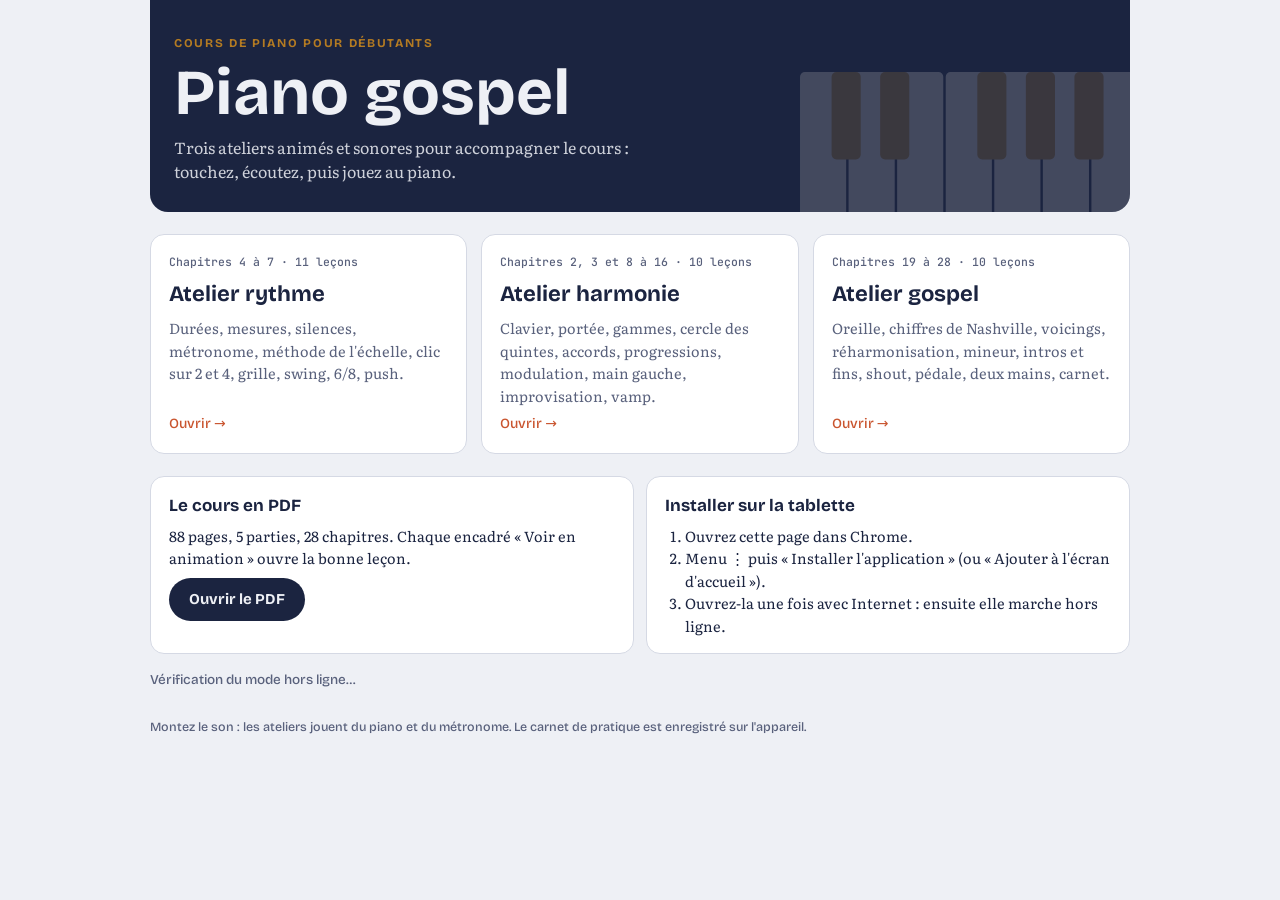
==== index.html @ 8a5437c1 "Application Piano gospel : accueil, trois ateliers hors ligne et cours PDF Co-Authored-By: Claude Op" ====
<!doctype html>
<html lang="fr">
<head>
<meta charset="utf-8">
<meta name="viewport" content="width=device-width, initial-scale=1, viewport-fit=cover">
<title>Piano gospel</title>
<meta name="description" content="Cours de piano gospel pour débutants : ateliers animés et sonores.">
<meta name="theme-color" content="#1B2440">
<link rel="manifest" href="manifest.webmanifest">
<link rel="icon" href="icons/icon-192.png" type="image/png">
<link rel="apple-touch-icon" href="icons/apple-touch-icon.png">
<meta name="mobile-web-app-capable" content="yes">
<meta name="apple-mobile-web-app-capable" content="yes">
<meta name="apple-mobile-web-app-title" content="Piano gospel">
<link rel="stylesheet" href="fonts/fonts.css">

<style>*{box-sizing:border-box}html{-webkit-text-size-adjust:100%}
:root{padding-top:env(safe-area-inset-top,0px);padding-bottom:env(safe-area-inset-bottom,0px)}
body{margin:0;font-size:14px}img{max-width:100%}[hidden]{display:none!important}
.appbar{display:flex;align-items:center;gap:10px;padding-block:12px 0;font-family:var(--f-display);font-size:14px}
.appbar a{color:var(--ink);text-decoration:none;border:1.5px solid var(--line);border-radius:999px;padding:6px 14px;background:var(--surface)}
.appbar a:focus-visible{outline:2px solid var(--gold);outline-offset:2px}
:root{
  --bg:#EEF0F5; --surface:#FFFFFF; --ink:#1B2440; --muted:#59617C; --line:#D5D9E4; --soft:#E4E7EF;
  --gold:#B47B22; --gold-soft:#F3E3C4; --coral:#C9542E; --coral-soft:#F7DACD; --teal:#2B766F; --teal-soft:#D3EAE6;
  --violet:#5B4B8A; --violet-soft:#E2DCF0; --key:#1B2440;
  --f-display:"Bricolage Grotesque", "Trebuchet MS", system-ui, sans-serif;
  --f-body:"Literata", Georgia, "Times New Roman", serif;
  --f-mono:"JetBrains Mono", ui-monospace, "SFMono-Regular", Menlo, monospace;
}
@media (prefers-color-scheme: dark){:root:not([data-theme="light"]){
  --bg:#0F1320; --surface:#171E30; --ink:#E7EAF3; --muted:#9AA2BC; --line:#2B3452; --soft:#20283D;
  --gold:#E2AB4E; --gold-soft:#3A3020; --coral:#EF7C55; --coral-soft:#43281F; --teal:#55B6AA; --teal-soft:#183531;
  --violet:#A493DD; --violet-soft:#2A2545; --key:#E7EAF3; color-scheme:dark}}
:root[data-theme="dark"]{
  --bg:#0F1320; --surface:#171E30; --ink:#E7EAF3; --muted:#9AA2BC; --line:#2B3452; --soft:#20283D;
  --gold:#E2AB4E; --gold-soft:#3A3020; --coral:#EF7C55; --coral-soft:#43281F; --teal:#55B6AA; --teal-soft:#183531;
  --violet:#A493DD; --violet-soft:#2A2545; --key:#E7EAF3; color-scheme:dark}

body{background:var(--bg);color:var(--ink);font-family:var(--f-body);font-size:16px;line-height:1.55;
  padding-left:max(16px,env(safe-area-inset-left,0px));padding-right:max(16px,env(safe-area-inset-right,0px));padding-block:0 40px}
.wrap{max-width:980px;margin:0 auto}
.hero{background:var(--ink);color:var(--bg);border-radius:0 0 18px 18px;padding:34px 24px 28px;margin:0 -16px;position:relative;overflow:hidden}
@media (min-width:1012px){.hero{margin:0}}
.hero .eb{font-family:var(--f-display);font-size:12px;letter-spacing:.14em;text-transform:uppercase;color:var(--gold);font-weight:700}
.hero h1{font-family:var(--f-display);font-weight:700;font-size:clamp(38px,8vw,64px);line-height:1;margin:8px 0 10px}
.hero p{margin:0;max-width:52ch;opacity:.85}
.hero .kb{position:absolute;right:-10px;bottom:-6px;width:min(46%,340px);opacity:.18}
.grid{display:grid;grid-template-columns:repeat(auto-fit,minmax(260px,1fr));gap:14px;margin-top:22px}
.tile{display:flex;flex-direction:column;gap:6px;background:var(--surface);border:1px solid var(--line);border-radius:14px;padding:18px;text-decoration:none;color:var(--ink);min-height:170px}
.tile:hover,.tile:focus-visible{border-color:var(--gold);outline:none}
.tile small{font-family:var(--f-mono);font-size:11.5px;color:var(--muted)}
.tile b{font-family:var(--f-display);font-size:22px}
.tile span{font-size:14.5px;color:var(--muted)}
.tile i{font-style:normal;font-family:var(--f-display);font-size:14px;color:var(--coral);margin-top:auto}
.row{display:flex;flex-wrap:wrap;gap:12px;margin-top:22px;align-items:stretch}
.card{flex:1 1 280px;background:var(--surface);border:1px solid var(--line);border-radius:14px;padding:16px 18px;min-width:0}
.card h2{font-family:var(--f-display);font-size:17px;margin:0 0 6px}
.card ol{margin:0;padding-left:20px;font-size:14.5px}
.btn{font-family:var(--f-display);font-weight:700;font-size:15px;border:0;border-radius:999px;padding:10px 20px;cursor:pointer;background:var(--ink);color:var(--bg);display:inline-flex;align-items:center;gap:8px;text-decoration:none;margin-top:8px}
.btn.ghost{background:transparent;color:var(--ink);border:1.5px solid var(--line)}
.status{font-family:var(--f-display);font-size:13.5px;color:var(--muted);margin-top:16px}
.status b{color:var(--teal)}
footer{margin-top:26px;font-family:var(--f-display);font-size:12.5px;color:var(--muted)}
</style>
</head>
<body>
<div class="wrap">
<section class="hero">
  <div class="eb">Cours de piano pour débutants</div>
  <h1>Piano gospel</h1>
  <p>Trois ateliers animés et sonores pour accompagner le cours : touchez, écoutez, puis jouez au piano.</p>
  <svg class="kb" viewBox="0 0 140 60" aria-hidden="true"><g fill="#F7F2E8">
    <rect x="0" y="0" width="19" height="60" rx="2"/><rect x="20" y="0" width="19" height="60" rx="2"/><rect x="40" y="0" width="19" height="60" rx="2"/><rect x="60" y="0" width="19" height="60" rx="2"/><rect x="80" y="0" width="19" height="60" rx="2"/><rect x="100" y="0" width="19" height="60" rx="2"/><rect x="120" y="0" width="19" height="60" rx="2"/></g>
    <g fill="#C8923A"><rect x="13" y="0" width="12" height="36" rx="2"/><rect x="33" y="0" width="12" height="36" rx="2"/><rect x="73" y="0" width="12" height="36" rx="2"/><rect x="93" y="0" width="12" height="36" rx="2"/><rect x="113" y="0" width="12" height="36" rx="2"/></g></svg>
</section>
<div class="grid">
  <a class="tile" href="rythme.html"><small>Chapitres 4 à 7 · 11 leçons</small><b>Atelier rythme</b><span>Durées, mesures, silences, métronome, méthode de l'échelle, clic sur 2 et 4, grille, swing, 6/8, push.</span><i>Ouvrir →</i></a>
  <a class="tile" href="harmonie.html"><small>Chapitres 2, 3 et 8 à 16 · 10 leçons</small><b>Atelier harmonie</b><span>Clavier, portée, gammes, cercle des quintes, accords, progressions, modulation, main gauche, improvisation, vamp.</span><i>Ouvrir →</i></a>
  <a class="tile" href="gospel.html"><small>Chapitres 19 à 28 · 10 leçons</small><b>Atelier gospel</b><span>Oreille, chiffres de Nashville, voicings, réharmonisation, mineur, intros et fins, shout, pédale, deux mains, carnet.</span><i>Ouvrir →</i></a>
</div>
<div class="row">
  <div class="card"><h2>Le cours en PDF</h2><p style="margin:0;font-size:14.5px">88 pages, 5 parties, 28 chapitres. Chaque encadré « Voir en animation » ouvre la bonne leçon.</p>
    <a class="btn" href="cours/Piano_gospel_cours_debutants.pdf">Ouvrir le PDF</a></div>
  <div class="card"><h2>Installer sur la tablette</h2>
    <ol><li>Ouvrez cette page dans Chrome.</li><li>Menu ⋮ puis « Installer l'application » (ou « Ajouter à l'écran d'accueil »).</li><li>Ouvrez-la une fois avec Internet : ensuite elle marche hors ligne.</li></ol>
    <button class="btn" id="install" type="button" hidden>Installer maintenant</button></div>
</div>
<p class="status" id="status">Vérification du mode hors ligne…</p>
<footer>Montez le son : les ateliers jouent du piano et du métronome. Le carnet de pratique est enregistré sur l'appareil.</footer>
</div>
<script>
let deferred = null;
addEventListener("beforeinstallprompt", e => { e.preventDefault(); deferred = e; document.getElementById("install").hidden = false; });
document.getElementById("install").onclick = async () => { if (!deferred) return; deferred.prompt(); await deferred.userChoice; deferred = null; document.getElementById("install").hidden = true; };
const st = document.getElementById("status");
const pre = matchMedia("(display-mode: standalone)").matches ? "<b>Application installée.</b> " : "";
if ("serviceWorker" in navigator) {
  navigator.serviceWorker.register("sw.js").then(() => navigator.serviceWorker.ready).then(() => {
    st.innerHTML = pre + "<b>Prête hors ligne :</b> les trois ateliers fonctionnent sans Internet.";
  }).catch(() => { st.textContent = "Le mode hors ligne n'est pas disponible dans ce navigateur."; });
} else st.textContent = "Le mode hors ligne n'est pas disponible dans ce navigateur.";
</script>
</body>
</html>
---- fonts/fonts.css ----
@font-face{font-family:"Bricolage Grotesque";font-style:normal;font-weight:500;font-display:swap;src:url(bricolage-grotesque-latin-500-normal.woff2) format("woff2");unicode-range:U+0000-00FF,U+0131,U+0152-0153,U+02BB-02BC,U+02C6,U+02DA,U+02DC,U+2000-206F,U+20AC,U+2122,U+2191,U+2193,U+2212,U+2215,U+FEFF,U+FFFD}
@font-face{font-family:"Bricolage Grotesque";font-style:normal;font-weight:500;font-display:swap;src:url(bricolage-grotesque-latin-ext-500-normal.woff2) format("woff2");unicode-range:U+0100-02AF,U+1E00-1EFF,U+2020,U+20A0-20AB,U+20AD-20CF,U+2113,U+2C60-2C7F,U+A720-A7FF}
@font-face{font-family:"Bricolage Grotesque";font-style:normal;font-weight:700;font-display:swap;src:url(bricolage-grotesque-latin-700-normal.woff2) format("woff2");unicode-range:U+0000-00FF,U+0131,U+0152-0153,U+02BB-02BC,U+02C6,U+02DA,U+02DC,U+2000-206F,U+20AC,U+2122,U+2191,U+2193,U+2212,U+2215,U+FEFF,U+FFFD}
@font-face{font-family:"Bricolage Grotesque";font-style:normal;font-weight:700;font-display:swap;src:url(bricolage-grotesque-latin-ext-700-normal.woff2) format("woff2");unicode-range:U+0100-02AF,U+1E00-1EFF,U+2020,U+20A0-20AB,U+20AD-20CF,U+2113,U+2C60-2C7F,U+A720-A7FF}
@font-face{font-family:"Literata";font-style:normal;font-weight:400;font-display:swap;src:url(literata-latin-400-normal.woff2) format("woff2");unicode-range:U+0000-00FF,U+0131,U+0152-0153,U+02BB-02BC,U+02C6,U+02DA,U+02DC,U+2000-206F,U+20AC,U+2122,U+2191,U+2193,U+2212,U+2215,U+FEFF,U+FFFD}
@font-face{font-family:"Literata";font-style:normal;font-weight:400;font-display:swap;src:url(literata-latin-ext-400-normal.woff2) format("woff2");unicode-range:U+0100-02AF,U+1E00-1EFF,U+2020,U+20A0-20AB,U+20AD-20CF,U+2113,U+2C60-2C7F,U+A720-A7FF}
@font-face{font-family:"Literata";font-style:normal;font-weight:600;font-display:swap;src:url(literata-latin-600-normal.woff2) format("woff2");unicode-range:U+0000-00FF,U+0131,U+0152-0153,U+02BB-02BC,U+02C6,U+02DA,U+02DC,U+2000-206F,U+20AC,U+2122,U+2191,U+2193,U+2212,U+2215,U+FEFF,U+FFFD}
@font-face{font-family:"Literata";font-style:normal;font-weight:600;font-display:swap;src:url(literata-latin-ext-600-normal.woff2) format("woff2");unicode-range:U+0100-02AF,U+1E00-1EFF,U+2020,U+20A0-20AB,U+20AD-20CF,U+2113,U+2C60-2C7F,U+A720-A7FF}
@font-face{font-family:"Literata";font-style:italic;font-weight:400;font-display:swap;src:url(literata-latin-400-italic.woff2) format("woff2");unicode-range:U+0000-00FF,U+0131,U+0152-0153,U+02BB-02BC,U+02C6,U+02DA,U+02DC,U+2000-206F,U+20AC,U+2122,U+2191,U+2193,U+2212,U+2215,U+FEFF,U+FFFD}
@font-face{font-family:"Literata";font-style:italic;font-weight:400;font-display:swap;src:url(literata-latin-ext-400-italic.woff2) format("woff2");unicode-range:U+0100-02AF,U+1E00-1EFF,U+2020,U+20A0-20AB,U+20AD-20CF,U+2113,U+2C60-2C7F,U+A720-A7FF}
@font-face{font-family:"JetBrains Mono";font-style:normal;font-weight:500;font-display:swap;src:url(jetbrains-mono-latin-500-normal.woff2) format("woff2");unicode-range:U+0000-00FF,U+0131,U+0152-0153,U+02BB-02BC,U+02C6,U+02DA,U+02DC,U+2000-206F,U+20AC,U+2122,U+2191,U+2193,U+2212,U+2215,U+FEFF,U+FFFD}
@font-face{font-family:"JetBrains Mono";font-style:normal;font-weight:500;font-display:swap;src:url(jetbrains-mono-latin-ext-500-normal.woff2) format("woff2");unicode-range:U+0100-02AF,U+1E00-1EFF,U+2020,U+20A0-20AB,U+20AD-20CF,U+2113,U+2C60-2C7F,U+A720-A7FF}
@font-face{font-family:"JetBrains Mono";font-style:normal;font-weight:700;font-display:swap;src:url(jetbrains-mono-latin-700-normal.woff2) format("woff2");unicode-range:U+0000-00FF,U+0131,U+0152-0153,U+02BB-02BC,U+02C6,U+02DA,U+02DC,U+2000-206F,U+20AC,U+2122,U+2191,U+2193,U+2212,U+2215,U+FEFF,U+FFFD}
@font-face{font-family:"JetBrains Mono";font-style:normal;font-weight:700;font-display:swap;src:url(jetbrains-mono-latin-ext-700-normal.woff2) format("woff2");unicode-range:U+0100-02AF,U+1E00-1EFF,U+2020,U+20A0-20AB,U+20AD-20CF,U+2113,U+2C60-2C7F,U+A720-A7FF}
@font-face{font-family:"Noto Music";font-style:normal;font-weight:400;font-display:swap;src:url(noto-music-music-400-normal.woff2) format("woff2");unicode-range:U+2669-266F,U+1D100-1D1FF,U+E000-F8FF}
@font-face{font-family:"Noto Music";font-style:normal;font-weight:400;font-display:swap;src:url(noto-music-latin-400-normal.woff2) format("woff2");unicode-range:U+0000-00FF,U+0131,U+0152-0153,U+02BB-02BC,U+02C6,U+02DA,U+02DC,U+2000-206F,U+20AC,U+2122,U+2191,U+2193,U+2212,U+2215,U+FEFF,U+FFFD}
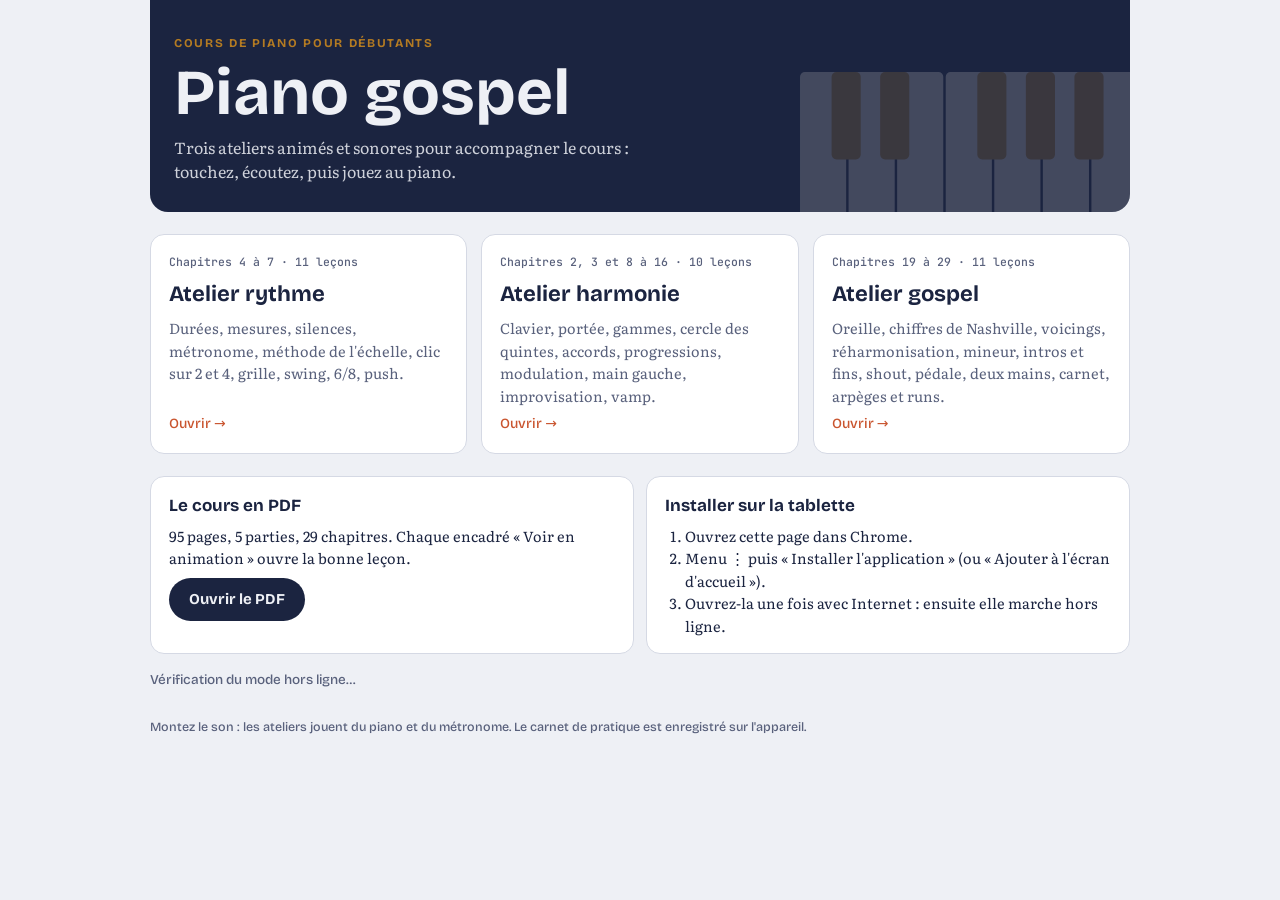
==== commit fa7a65bb: "Chapitre 29 et leçon « Arpèges et runs » Co-Authored-By: Claude Opus 5.5 <noreply@anthropic.com> Cla" ====
--- a/index.html
+++ b/index.html
@@ -77,10 +77,10 @@
 <div class="grid">
   <a class="tile" href="rythme.html"><small>Chapitres 4 à 7 · 11 leçons</small><b>Atelier rythme</b><span>Durées, mesures, silences, métronome, méthode de l'échelle, clic sur 2 et 4, grille, swing, 6/8, push.</span><i>Ouvrir →</i></a>
   <a class="tile" href="harmonie.html"><small>Chapitres 2, 3 et 8 à 16 · 10 leçons</small><b>Atelier harmonie</b><span>Clavier, portée, gammes, cercle des quintes, accords, progressions, modulation, main gauche, improvisation, vamp.</span><i>Ouvrir →</i></a>
-  <a class="tile" href="gospel.html"><small>Chapitres 19 à 28 · 10 leçons</small><b>Atelier gospel</b><span>Oreille, chiffres de Nashville, voicings, réharmonisation, mineur, intros et fins, shout, pédale, deux mains, carnet.</span><i>Ouvrir →</i></a>
+  <a class="tile" href="gospel.html"><small>Chapitres 19 à 29 · 11 leçons</small><b>Atelier gospel</b><span>Oreille, chiffres de Nashville, voicings, réharmonisation, mineur, intros et fins, shout, pédale, deux mains, carnet, arpèges et runs.</span><i>Ouvrir →</i></a>
 </div>
 <div class="row">
-  <div class="card"><h2>Le cours en PDF</h2><p style="margin:0;font-size:14.5px">88 pages, 5 parties, 28 chapitres. Chaque encadré « Voir en animation » ouvre la bonne leçon.</p>
+  <div class="card"><h2>Le cours en PDF</h2><p style="margin:0;font-size:14.5px">95 pages, 5 parties, 29 chapitres. Chaque encadré « Voir en animation » ouvre la bonne leçon.</p>
     <a class="btn" href="cours/Piano_gospel_cours_debutants.pdf">Ouvrir le PDF</a></div>
   <div class="card"><h2>Installer sur la tablette</h2>
     <ol><li>Ouvrez cette page dans Chrome.</li><li>Menu ⋮ puis « Installer l'application » (ou « Ajouter à l'écran d'accueil »).</li><li>Ouvrez-la une fois avec Internet : ensuite elle marche hors ligne.</li></ol>
